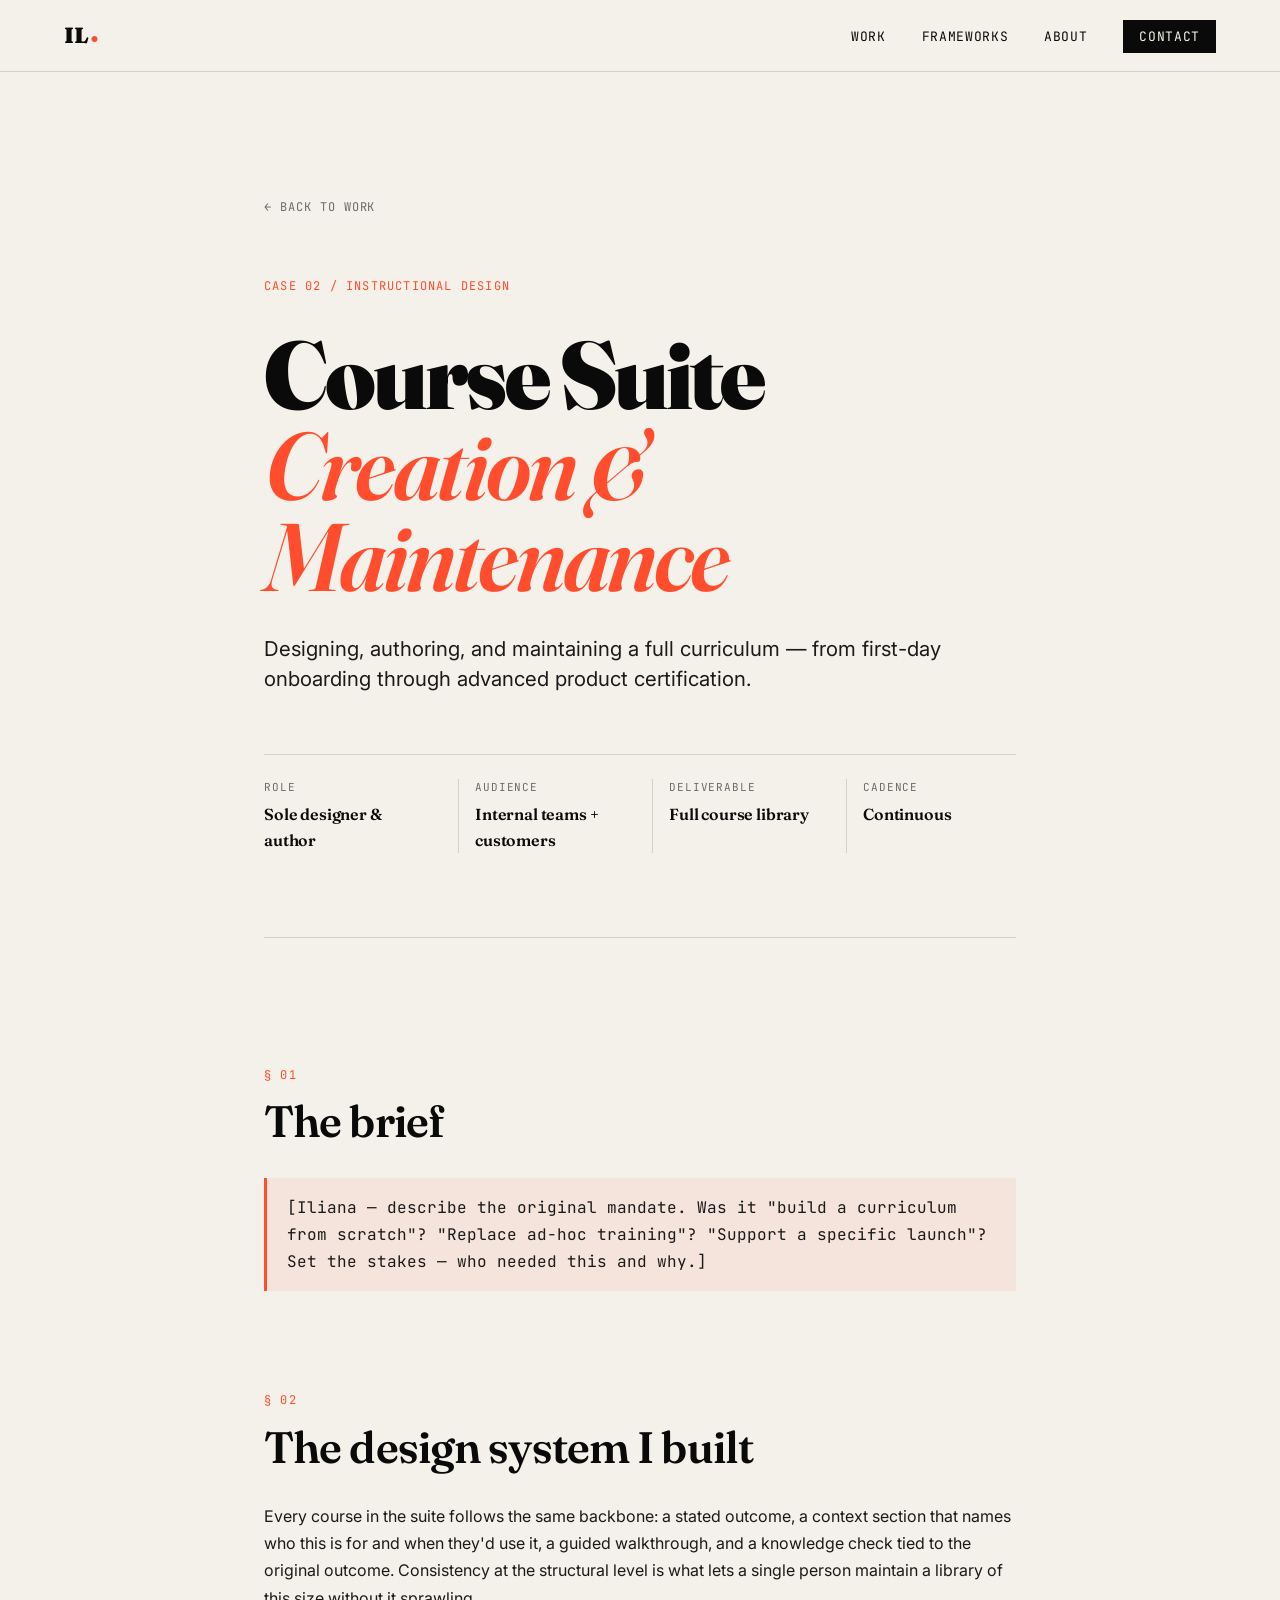
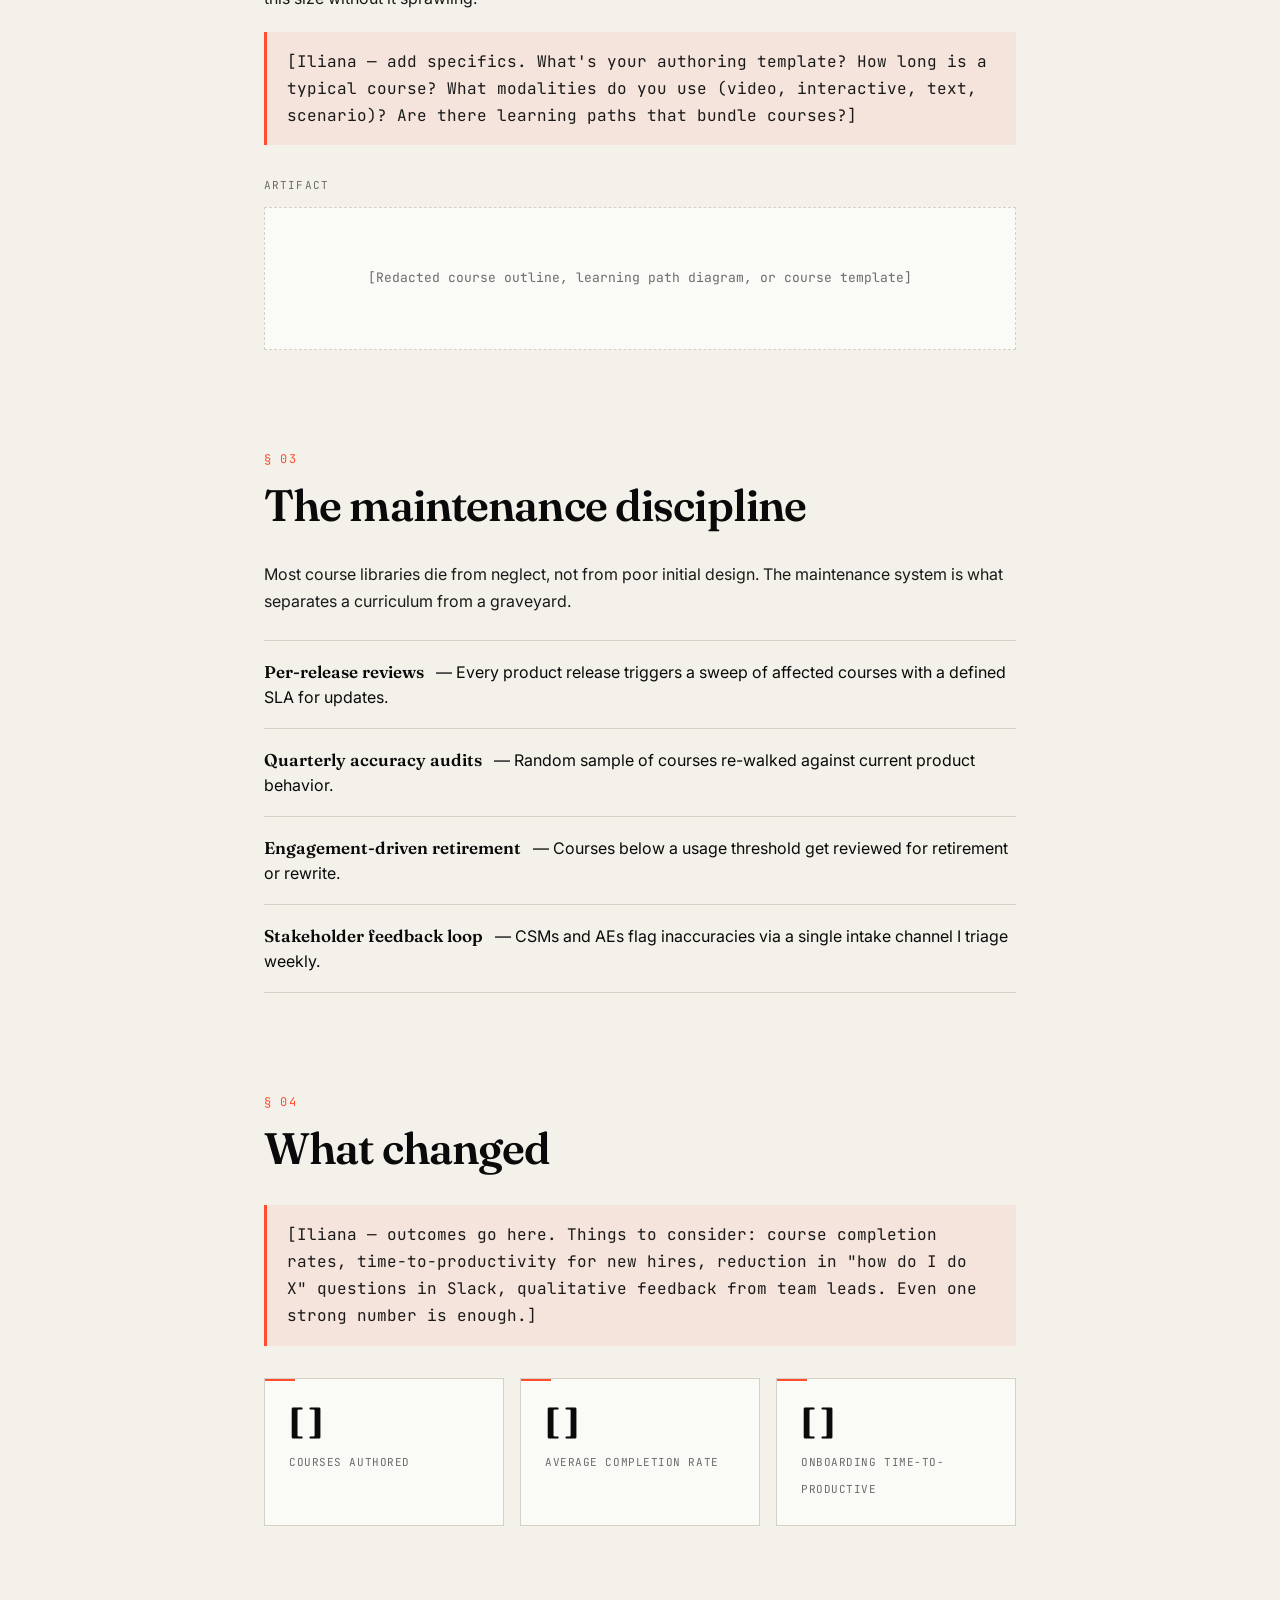
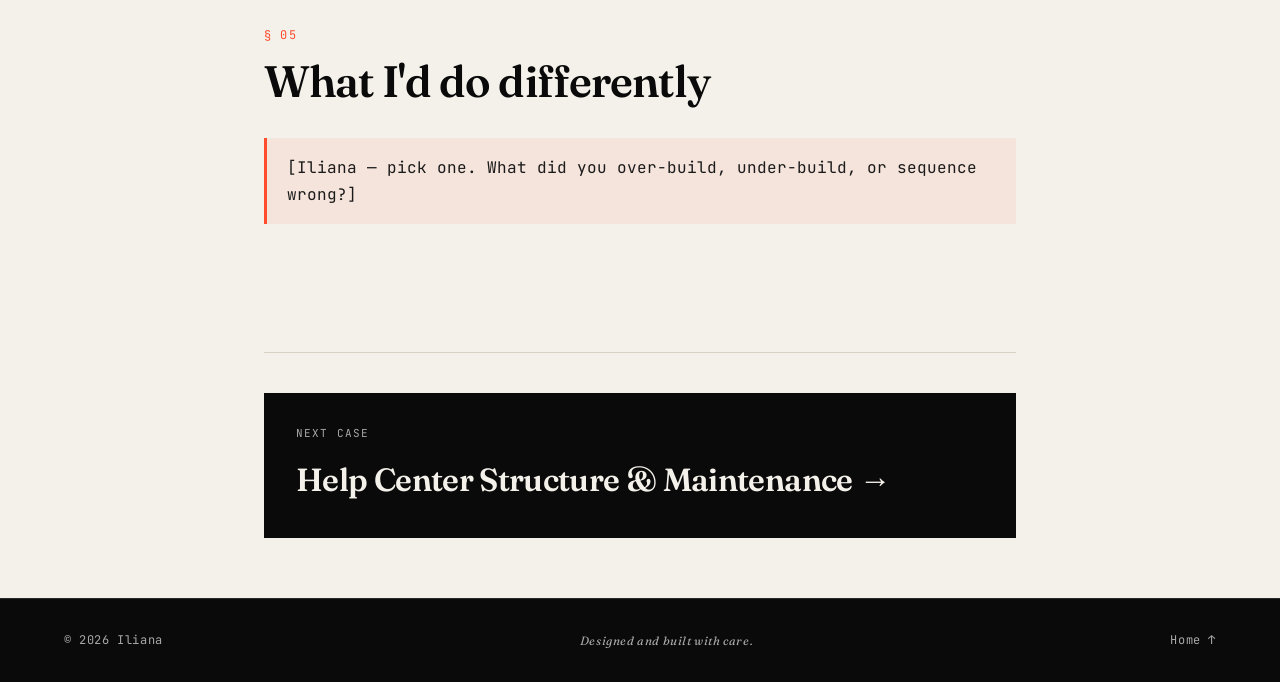
==== case-courses.html @ b363c261 "Add files via upload" ====
<!DOCTYPE html>
<html lang="en">
<head>
<meta charset="UTF-8">
<meta name="viewport" content="width=device-width, initial-scale=1.0">
<title>Course Suite Creation & Maintenance — Iliana</title>
<link rel="preconnect" href="https://fonts.googleapis.com">
<link rel="preconnect" href="https://fonts.gstatic.com" crossorigin>
<link href="https://fonts.googleapis.com/css2?family=Fraunces:opsz,wght@9..144,400;9..144,600;9..144,900&family=Inter:wght@400;500;600&family=JetBrains+Mono:wght@400;500&display=swap" rel="stylesheet">
<link rel="stylesheet" href="styles.css">
<link rel="stylesheet" href="case.css">
</head>
<body>

<nav class="nav">
  <div class="nav-inner">
    <a href="index.html" class="nav-mark">IL<span class="dot">●</span></a>
    <ul class="nav-links">
      <li><a href="index.html#work">Work</a></li>
      <li><a href="index.html#frameworks">Frameworks</a></li>
      <li><a href="index.html#about">About</a></li>
      <li><a href="index.html#contact" class="nav-cta">Contact</a></li>
    </ul>
  </div>
</nav>

<article class="case">

  <header class="case-hero">
    <a href="index.html#work" class="back-link">← Back to work</a>
    <span class="case-kicker">CASE 02 / INSTRUCTIONAL DESIGN</span>
    <h1 class="case-h1">Course Suite <em>Creation &amp; Maintenance</em></h1>
    <p class="case-subtitle">
      Designing, authoring, and maintaining a full curriculum — from
      first-day onboarding through advanced product certification.
    </p>

    <dl class="case-spec">
      <div><dt>Role</dt><dd>Sole designer &amp; author</dd></div>
      <div><dt>Audience</dt><dd>Internal teams + customers</dd></div>
      <div><dt>Deliverable</dt><dd>Full course library</dd></div>
      <div><dt>Cadence</dt><dd>Continuous</dd></div>
    </dl>
  </header>

  <section class="case-section">
    <div class="case-section-head">
      <span class="case-num">§ 01</span>
      <h2>The brief</h2>
    </div>
    <div class="case-body">
      <p class="case-placeholder-note">[Iliana — describe the original mandate. Was it "build a curriculum from scratch"? "Replace ad-hoc training"? "Support a specific launch"? Set the stakes — who needed this and why.]</p>
    </div>
  </section>

  <section class="case-section">
    <div class="case-section-head">
      <span class="case-num">§ 02</span>
      <h2>The design system I built</h2>
    </div>
    <div class="case-body">
      <p>
        Every course in the suite follows the same backbone: a stated outcome,
        a context section that names who this is for and when they'd use it,
        a guided walkthrough, and a knowledge check tied to the original outcome.
        Consistency at the structural level is what lets a single person
        maintain a library of this size without it sprawling.
      </p>

      <p class="case-placeholder-note">[Iliana — add specifics. What's your authoring template? How long is a typical course? What modalities do you use (video, interactive, text, scenario)? Are there learning paths that bundle courses?]</p>

      <div class="case-artifact">
        <span class="artifact-label">ARTIFACT</span>
        <div class="artifact-placeholder">
          [Redacted course outline, learning path diagram, or course template]
        </div>
      </div>
    </div>
  </section>

  <section class="case-section">
    <div class="case-section-head">
      <span class="case-num">§ 03</span>
      <h2>The maintenance discipline</h2>
    </div>
    <div class="case-body">
      <p>
        Most course libraries die from neglect, not from poor initial design.
        The maintenance system is what separates a curriculum from a graveyard.
      </p>
      <ul class="case-bullets">
        <li><strong>Per-release reviews</strong> — Every product release triggers a sweep of affected courses with a defined SLA for updates.</li>
        <li><strong>Quarterly accuracy audits</strong> — Random sample of courses re-walked against current product behavior.</li>
        <li><strong>Engagement-driven retirement</strong> — Courses below a usage threshold get reviewed for retirement or rewrite.</li>
        <li><strong>Stakeholder feedback loop</strong> — CSMs and AEs flag inaccuracies via a single intake channel I triage weekly.</li>
      </ul>
    </div>
  </section>

  <section class="case-section">
    <div class="case-section-head">
      <span class="case-num">§ 04</span>
      <h2>What changed</h2>
    </div>
    <div class="case-body">
      <p class="case-placeholder-note">[Iliana — outcomes go here. Things to consider: course completion rates, time-to-productivity for new hires, reduction in "how do I do X" questions in Slack, qualitative feedback from team leads. Even one strong number is enough.]</p>

      <div class="case-metrics">
        <div class="metric">
          <span class="metric-num">[ ]</span>
          <span class="metric-label">Courses authored</span>
        </div>
        <div class="metric">
          <span class="metric-num">[ ]</span>
          <span class="metric-label">Average completion rate</span>
        </div>
        <div class="metric">
          <span class="metric-num">[ ]</span>
          <span class="metric-label">Onboarding time-to-productive</span>
        </div>
      </div>
    </div>
  </section>

  <section class="case-section">
    <div class="case-section-head">
      <span class="case-num">§ 05</span>
      <h2>What I'd do differently</h2>
    </div>
    <div class="case-body">
      <p class="case-placeholder-note">[Iliana — pick one. What did you over-build, under-build, or sequence wrong?]</p>
    </div>
  </section>

  <nav class="case-next">
    <a href="case-helpcenter.html" class="next-link">
      <span class="next-label">Next case</span>
      <span class="next-title">Help Center Structure &amp; Maintenance →</span>
    </a>
  </nav>

</article>

<footer class="footer">
  <div class="footer-inner">
    <span>© 2026 Iliana</span>
    <span class="footer-mid">Designed and built with care.</span>
    <a href="index.html">Home ↑</a>
  </div>
</footer>

</body>
</html>
---- styles.css ----
/* ==========================================================================
   PORTFOLIO — BOLD EDITORIAL
   Black, bone, electric coral. Fraunces display, Inter body, JetBrains mono.
   ========================================================================== */

:root {
  --ink: #0a0a0a;
  --ink-soft: #1a1a1a;
  --bone: #f4f1ea;
  --bone-soft: #ebe7dd;
  --paper: #fafaf7;
  --rule: #2a2a2a;
  --rule-light: #d6d1c4;
  --accent: #ff4d2e;
  --accent-deep: #d93a1e;
  --muted: #6b6b6b;
  --muted-light: #a8a8a8;

  --serif: 'Fraunces', 'Times New Roman', serif;
  --sans: 'Inter', system-ui, sans-serif;
  --mono: 'JetBrains Mono', 'Courier New', monospace;

  --container: 1280px;
  --gutter: clamp(24px, 5vw, 80px);
}

* { box-sizing: border-box; margin: 0; padding: 0; }

html { scroll-behavior: smooth; }

body {
  background: var(--bone);
  color: var(--ink);
  font-family: var(--sans);
  font-size: 17px;
  line-height: 1.6;
  -webkit-font-smoothing: antialiased;
  text-rendering: optimizeLegibility;
}

a { color: inherit; text-decoration: none; }

em { font-style: italic; }

/* ============== NAV ============== */
.nav {
  position: sticky;
  top: 0;
  z-index: 100;
  background: rgba(244, 241, 234, 0.85);
  backdrop-filter: blur(12px);
  border-bottom: 1px solid var(--rule-light);
}

.nav-inner {
  max-width: var(--container);
  margin: 0 auto;
  padding: 18px var(--gutter);
  display: flex;
  align-items: center;
  justify-content: space-between;
}

.nav-mark {
  font-family: var(--serif);
  font-weight: 900;
  font-size: 22px;
  letter-spacing: -0.02em;
  display: flex;
  align-items: baseline;
  gap: 2px;
}

.nav-mark .dot {
  color: var(--accent);
  font-size: 14px;
}

.nav-links {
  display: flex;
  gap: 36px;
  list-style: none;
  align-items: center;
}

.nav-links a {
  font-family: var(--mono);
  font-size: 13px;
  text-transform: uppercase;
  letter-spacing: 0.05em;
  color: var(--ink);
  position: relative;
  padding: 4px 0;
  transition: color 0.2s;
}

.nav-links a::after {
  content: '';
  position: absolute;
  bottom: 0;
  left: 0;
  width: 0;
  height: 1px;
  background: var(--accent);
  transition: width 0.3s ease;
}

.nav-links a:hover::after { width: 100%; }

.nav-links .nav-cta {
  background: var(--ink);
  color: var(--bone);
  padding: 8px 16px;
}

.nav-links .nav-cta::after { display: none; }
.nav-links .nav-cta:hover { background: var(--accent); }

/* ============== HERO ============== */
.hero {
  max-width: var(--container);
  margin: 0 auto;
  padding: clamp(60px, 10vw, 120px) var(--gutter) 0;
  position: relative;
  overflow: hidden;
}

.hero-meta {
  display: flex;
  gap: 24px;
  flex-wrap: wrap;
  margin-bottom: 60px;
  padding-bottom: 20px;
  border-bottom: 1px solid var(--rule-light);
}

.meta-item {
  font-family: var(--mono);
  font-size: 12px;
  letter-spacing: 0.08em;
  color: var(--muted);
}

.hero-headline {
  font-family: var(--serif);
  font-weight: 900;
  font-size: clamp(56px, 11vw, 168px);
  line-height: 0.92;
  letter-spacing: -0.04em;
  margin-bottom: 60px;
  font-variation-settings: "opsz" 144;
}

.hero-headline .line {
  display: block;
  opacity: 0;
  transform: translateY(20px);
  animation: lineRise 0.8s cubic-bezier(0.2, 0.8, 0.2, 1) forwards;
}

.hero-headline .line:nth-child(1) { animation-delay: 0.05s; }
.hero-headline .line:nth-child(2) { animation-delay: 0.15s; }
.hero-headline .line:nth-child(3) { animation-delay: 0.25s; color: var(--accent); }
.hero-headline .line:nth-child(4) { animation-delay: 0.35s; }

@keyframes lineRise {
  to { opacity: 1; transform: translateY(0); }
}

.hero-headline .italic {
  font-style: italic;
  font-weight: 600;
}

.hero-sub {
  display: grid;
  grid-template-columns: 1fr auto;
  gap: 60px;
  align-items: end;
  margin-bottom: 80px;
  opacity: 0;
  animation: lineRise 0.8s 0.5s cubic-bezier(0.2, 0.8, 0.2, 1) forwards;
}

.hero-sub p {
  max-width: 540px;
  font-size: clamp(17px, 1.4vw, 21px);
  line-height: 1.55;
  color: var(--ink-soft);
}

.hero-actions {
  display: flex;
  gap: 12px;
  flex-shrink: 0;
}

.btn-primary, .btn-ghost {
  display: inline-flex;
  align-items: center;
  font-family: var(--mono);
  font-size: 13px;
  text-transform: uppercase;
  letter-spacing: 0.05em;
  padding: 14px 22px;
  transition: all 0.2s;
  white-space: nowrap;
}

.btn-primary {
  background: var(--ink);
  color: var(--bone);
  border: 1px solid var(--ink);
}

.btn-primary:hover {
  background: var(--accent);
  border-color: var(--accent);
  transform: translate(-2px, -2px);
  box-shadow: 4px 4px 0 var(--ink);
}

.btn-ghost {
  background: transparent;
  border: 1px solid var(--ink);
  color: var(--ink);
}

.btn-ghost:hover {
  background: var(--ink);
  color: var(--bone);
}

/* MARQUEE */
.hero-marquee {
  margin: 0 calc(-1 * var(--gutter));
  padding: 24px 0;
  border-top: 1px solid var(--rule-light);
  border-bottom: 1px solid var(--rule-light);
  overflow: hidden;
  background: var(--bone-soft);
}

.marquee-track {
  display: flex;
  gap: 32px;
  white-space: nowrap;
  font-family: var(--serif);
  font-style: italic;
  font-weight: 600;
  font-size: clamp(24px, 3vw, 36px);
  animation: marquee 40s linear infinite;
}

.marquee-track span {
  flex-shrink: 0;
}

.marquee-track span:nth-child(even) {
  color: var(--accent);
  font-style: normal;
  font-size: 0.6em;
  align-self: center;
}

@keyframes marquee {
  to { transform: translateX(-50%); }
}

/* ============== STRIP ============== */
.strip {
  background: var(--ink);
  color: var(--bone);
  padding: clamp(80px, 10vw, 140px) 0;
}

.strip-inner {
  max-width: var(--container);
  margin: 0 auto;
  padding: 0 var(--gutter);
  display: grid;
  grid-template-columns: repeat(3, 1fr);
  gap: 60px;
}

.strip-block {
  position: relative;
  padding-top: 28px;
  border-top: 1px solid var(--accent);
}

.strip-num {
  font-family: var(--mono);
  font-size: 12px;
  color: var(--accent);
  letter-spacing: 0.1em;
  display: block;
  margin-bottom: 16px;
}

.strip-block h3 {
  font-family: var(--serif);
  font-size: clamp(22px, 2.2vw, 30px);
  font-weight: 600;
  letter-spacing: -0.02em;
  line-height: 1.2;
  margin-bottom: 16px;
}

.strip-block p {
  color: var(--muted-light);
  line-height: 1.6;
}

/* ============== SECTION HEADERS ============== */
.section-head {
  max-width: 800px;
  margin-bottom: 80px;
}

.kicker {
  font-family: var(--mono);
  font-size: 12px;
  letter-spacing: 0.1em;
  color: var(--accent);
  display: block;
  margin-bottom: 20px;
}

.kicker.light { color: var(--accent); }

.section-title {
  font-family: var(--serif);
  font-weight: 900;
  font-size: clamp(40px, 6vw, 80px);
  line-height: 1;
  letter-spacing: -0.03em;
  margin-bottom: 24px;
}

.section-title em {
  font-weight: 600;
  color: var(--accent);
}

.section-lede {
  font-size: clamp(17px, 1.3vw, 20px);
  color: var(--ink-soft);
  max-width: 600px;
  line-height: 1.55;
}

/* ============== WORK ============== */
.work {
  max-width: var(--container);
  margin: 0 auto;
  padding: clamp(100px, 12vw, 160px) var(--gutter);
}

.case-grid {
  display: grid;
  grid-template-columns: repeat(3, 1fr);
  gap: 24px;
}

.case-card {
  background: var(--paper);
  border: 1px solid var(--rule-light);
  padding: 36px 32px 32px;
  position: relative;
  transition: all 0.3s cubic-bezier(0.2, 0.8, 0.2, 1);
  display: flex;
  flex-direction: column;
  min-height: 360px;
}

.case-card:hover {
  background: var(--ink);
  color: var(--bone);
  border-color: var(--ink);
  transform: translate(-4px, -4px);
  box-shadow: 8px 8px 0 var(--accent);
}

.case-card:hover .case-num,
.case-card:hover .case-tags span {
  color: var(--accent);
  border-color: var(--accent);
}

.case-card:hover .case-arrow {
  color: var(--accent);
  transform: translate(4px, -4px);
}

.case-num {
  font-family: var(--mono);
  font-size: 11px;
  letter-spacing: 0.1em;
  color: var(--muted);
  margin-bottom: 24px;
  transition: color 0.2s;
}

.case-title {
  font-family: var(--serif);
  font-weight: 600;
  font-size: 28px;
  line-height: 1.1;
  letter-spacing: -0.02em;
  margin-bottom: 16px;
}

.case-desc {
  font-size: 15px;
  line-height: 1.5;
  margin-bottom: 24px;
  flex-grow: 1;
}

.case-tags {
  display: flex;
  flex-wrap: wrap;
  gap: 6px;
  margin-bottom: 8px;
}

.case-tags span {
  font-family: var(--mono);
  font-size: 10px;
  letter-spacing: 0.08em;
  text-transform: uppercase;
  padding: 4px 10px;
  border: 1px solid var(--rule-light);
  color: var(--muted);
  transition: all 0.2s;
}

.case-arrow {
  position: absolute;
  top: 32px;
  right: 32px;
  font-size: 20px;
  transition: all 0.3s;
}

/* ============== FRAMEWORKS ============== */
.frameworks {
  background: var(--paper);
  border-top: 1px solid var(--rule-light);
  border-bottom: 1px solid var(--rule-light);
}

.frameworks > .section-head {
  max-width: var(--container);
  margin: 0 auto;
  padding: clamp(100px, 12vw, 160px) var(--gutter) 0;
}

.fw-grid {
  max-width: var(--container);
  margin: 0 auto;
  padding: 60px var(--gutter) clamp(100px, 12vw, 160px);
  display: grid;
  grid-template-columns: repeat(2, 1fr);
  gap: 32px;
}

.fw-card {
  background: var(--bone);
  border: 1px solid var(--rule-light);
  padding: 40px;
  position: relative;
}

.fw-card::before {
  content: '';
  position: absolute;
  top: -1px;
  left: -1px;
  width: 40px;
  height: 40px;
  border-top: 2px solid var(--accent);
  border-left: 2px solid var(--accent);
}

.fw-head {
  margin-bottom: 24px;
}

.fw-tag {
  font-family: var(--mono);
  font-size: 11px;
  letter-spacing: 0.1em;
  color: var(--accent);
  display: block;
  margin-bottom: 14px;
}

.fw-card h3 {
  font-family: var(--serif);
  font-weight: 600;
  font-size: clamp(24px, 2vw, 30px);
  line-height: 1.15;
  letter-spacing: -0.02em;
}

.fw-card p {
  margin-bottom: 20px;
  line-height: 1.6;
  color: var(--ink-soft);
}

.fw-list {
  list-style: none;
  margin: 16px 0;
  padding: 0;
}

.fw-list li {
  padding: 12px 0;
  border-bottom: 1px dashed var(--rule-light);
  font-size: 15px;
  line-height: 1.5;
}

.fw-list li:last-child { border-bottom: none; }

.fw-list strong {
  font-family: var(--mono);
  font-size: 12px;
  letter-spacing: 0.05em;
  color: var(--accent-deep);
  font-weight: 500;
  margin-right: 8px;
}

.fw-coda {
  font-style: italic;
  color: var(--muted);
  font-size: 14px;
  margin-top: 16px;
  padding-top: 16px;
  border-top: 1px solid var(--rule-light);
}

.tier-table {
  margin: 16px 0;
  border-top: 1px solid var(--rule);
}

.tier-row {
  display: grid;
  grid-template-columns: 110px 110px 1fr;
  gap: 16px;
  padding: 14px 0;
  border-bottom: 1px solid var(--rule-light);
  align-items: baseline;
  font-size: 14px;
}

.tier-label {
  font-family: var(--mono);
  font-size: 11px;
  letter-spacing: 0.08em;
  color: var(--accent-deep);
  font-weight: 500;
}

.tier-cad {
  font-family: var(--mono);
  font-size: 11px;
  color: var(--muted);
}

/* ============== ABOUT ============== */
.about {
  max-width: var(--container);
  margin: 0 auto;
  padding: clamp(100px, 12vw, 160px) var(--gutter);
}

.about-grid {
  display: grid;
  grid-template-columns: 1fr 1.2fr;
  gap: 80px;
  align-items: start;
}

.about-left h2 {
  font-family: var(--serif);
  font-weight: 900;
  font-size: clamp(36px, 5vw, 64px);
  line-height: 1.05;
  letter-spacing: -0.03em;
  margin-top: 20px;
}

.about-left h2 em {
  color: var(--accent);
  font-weight: 600;
}

.about-right p {
  font-size: clamp(17px, 1.3vw, 19px);
  line-height: 1.65;
  margin-bottom: 24px;
  color: var(--ink-soft);
}

.about-right .about-coda {
  font-family: var(--serif);
  font-style: italic;
  font-weight: 600;
  color: var(--ink);
  font-size: clamp(18px, 1.4vw, 22px);
  border-left: 3px solid var(--accent);
  padding-left: 24px;
  margin-top: 32px;
}

/* ============== CONTACT ============== */
.contact {
  background: var(--ink);
  color: var(--bone);
  padding: clamp(120px, 14vw, 200px) var(--gutter);
  position: relative;
  overflow: hidden;
}

.contact::before {
  content: '';
  position: absolute;
  top: -50%;
  right: -20%;
  width: 600px;
  height: 600px;
  background: radial-gradient(circle, var(--accent) 0%, transparent 60%);
  opacity: 0.15;
  pointer-events: none;
}

.contact-inner {
  max-width: var(--container);
  margin: 0 auto;
  position: relative;
}

.contact-headline {
  font-family: var(--serif);
  font-weight: 900;
  font-size: clamp(48px, 8vw, 110px);
  line-height: 0.95;
  letter-spacing: -0.03em;
  margin: 24px 0 32px;
}

.contact-headline em {
  color: var(--accent);
  font-weight: 600;
}

.contact-sub {
  font-size: clamp(17px, 1.4vw, 21px);
  color: var(--muted-light);
  max-width: 540px;
  margin-bottom: 56px;
}

.contact-links {
  display: flex;
  gap: 16px;
  flex-wrap: wrap;
}

.contact-btn {
  display: inline-flex;
  align-items: center;
  gap: 16px;
  background: transparent;
  border: 1px solid var(--bone);
  padding: 20px 32px;
  transition: all 0.2s;
  min-width: 200px;
}

.contact-btn:hover {
  background: var(--accent);
  border-color: var(--accent);
  transform: translate(-2px, -2px);
  box-shadow: 4px 4px 0 var(--bone);
}

.btn-label {
  font-family: var(--serif);
  font-size: 22px;
  font-weight: 600;
  letter-spacing: -0.01em;
}

.btn-arrow {
  font-family: var(--mono);
  font-size: 18px;
  margin-left: auto;
  transition: transform 0.2s;
}

.contact-btn:hover .btn-arrow {
  transform: translateX(4px);
}

/* ============== FOOTER ============== */
.footer {
  background: var(--ink);
  color: var(--muted-light);
  border-top: 1px solid var(--rule);
  padding: 32px 0;
}

.footer-inner {
  max-width: var(--container);
  margin: 0 auto;
  padding: 0 var(--gutter);
  display: flex;
  justify-content: space-between;
  align-items: center;
  font-family: var(--mono);
  font-size: 12px;
  letter-spacing: 0.05em;
  flex-wrap: wrap;
  gap: 16px;
}

.footer-mid {
  font-style: italic;
  font-family: var(--serif);
  text-transform: none;
}

.footer a:hover { color: var(--accent); }

/* ============== RESPONSIVE ============== */
@media (max-width: 960px) {
  .nav-links { gap: 20px; }
  .nav-links li:not(:last-child) { display: none; }

  .hero-sub {
    grid-template-columns: 1fr;
    gap: 32px;
  }

  .strip-inner,
  .case-grid,
  .fw-grid,
  .about-grid {
    grid-template-columns: 1fr;
    gap: 40px;
  }

  .case-card { min-height: auto; }

  .tier-row {
    grid-template-columns: 1fr;
    gap: 4px;
  }
}

@media (max-width: 600px) {
  .hero-meta { gap: 12px; }
  .hero-actions { flex-direction: column; align-items: stretch; }
  .btn-primary, .btn-ghost { justify-content: center; }
  .footer-inner { flex-direction: column; text-align: center; }
}
---- case.css ----
/* ==========================================================================
   CASE STUDY PAGES — extends styles.css
   ========================================================================== */

.case {
  max-width: 880px;
  margin: 0 auto;
  padding: clamp(60px, 10vw, 120px) var(--gutter) 60px;
}

.case-hero {
  margin-bottom: clamp(80px, 10vw, 140px);
  padding-bottom: 60px;
  border-bottom: 1px solid var(--rule-light);
}

.back-link {
  font-family: var(--mono);
  font-size: 12px;
  letter-spacing: 0.08em;
  text-transform: uppercase;
  color: var(--muted);
  display: inline-block;
  margin-bottom: 60px;
  transition: color 0.2s;
}

.back-link:hover { color: var(--accent); }

.case-kicker {
  font-family: var(--mono);
  font-size: 12px;
  letter-spacing: 0.1em;
  color: var(--accent);
  display: block;
  margin-bottom: 32px;
}

.case-h1 {
  font-family: var(--serif);
  font-weight: 900;
  font-size: clamp(48px, 8vw, 96px);
  line-height: 0.95;
  letter-spacing: -0.03em;
  margin-bottom: 32px;
}

.case-h1 em {
  color: var(--accent);
  font-weight: 600;
}

.case-subtitle {
  font-size: clamp(18px, 1.6vw, 24px);
  line-height: 1.45;
  color: var(--ink-soft);
  max-width: 700px;
  margin-bottom: 60px;
}

.case-spec {
  display: grid;
  grid-template-columns: repeat(4, 1fr);
  gap: 24px;
  padding: 24px 0;
  border-top: 1px solid var(--rule-light);
}

.case-spec > div {
  border-left: 1px solid var(--rule-light);
  padding-left: 16px;
}

.case-spec > div:first-child {
  border-left: none;
  padding-left: 0;
}

.case-spec dt {
  font-family: var(--mono);
  font-size: 11px;
  letter-spacing: 0.08em;
  color: var(--muted);
  text-transform: uppercase;
  margin-bottom: 6px;
}

.case-spec dd {
  font-family: var(--serif);
  font-size: 16px;
  font-weight: 600;
  letter-spacing: -0.01em;
}

/* CASE SECTIONS */
.case-section {
  margin-bottom: clamp(60px, 8vw, 100px);
}

.case-section-head {
  margin-bottom: 32px;
}

.case-num {
  font-family: var(--mono);
  font-size: 12px;
  letter-spacing: 0.1em;
  color: var(--accent);
  display: block;
  margin-bottom: 12px;
}

.case-section-head h2 {
  font-family: var(--serif);
  font-weight: 600;
  font-size: clamp(28px, 4vw, 44px);
  line-height: 1.1;
  letter-spacing: -0.02em;
}

.case-body p {
  font-size: clamp(16px, 1.2vw, 18px);
  line-height: 1.7;
  margin-bottom: 20px;
  color: var(--ink-soft);
}

.case-bullets {
  list-style: none;
  padding: 0;
  margin: 24px 0;
  border-top: 1px solid var(--rule-light);
}

.case-bullets li {
  padding: 18px 0;
  border-bottom: 1px solid var(--rule-light);
  font-size: 16px;
  line-height: 1.55;
}

.case-bullets strong {
  font-family: var(--serif);
  font-weight: 600;
  font-size: 17px;
  display: inline-block;
  margin-right: 8px;
  color: var(--ink);
}

/* PLACEHOLDER NOTES */
.case-placeholder-note {
  background: rgba(255, 77, 46, 0.08);
  border-left: 3px solid var(--accent);
  padding: 16px 20px;
  font-family: var(--mono);
  font-size: 13px;
  line-height: 1.55;
  color: var(--accent-deep);
  font-style: normal;
  margin-bottom: 24px;
}

/* ARTIFACTS */
.case-artifact {
  margin: 32px 0;
}

.artifact-label {
  font-family: var(--mono);
  font-size: 11px;
  letter-spacing: 0.1em;
  color: var(--muted);
  display: block;
  margin-bottom: 12px;
}

.artifact-placeholder {
  background: var(--paper);
  border: 1px dashed var(--rule-light);
  padding: 60px 40px;
  font-family: var(--mono);
  font-size: 13px;
  color: var(--muted);
  text-align: center;
  line-height: 1.6;
}

/* METRICS */
.case-metrics {
  display: grid;
  grid-template-columns: repeat(3, 1fr);
  gap: 16px;
  margin: 32px 0;
}

.metric {
  background: var(--paper);
  border: 1px solid var(--rule-light);
  padding: 24px;
  position: relative;
}

.metric::before {
  content: '';
  position: absolute;
  top: 0;
  left: 0;
  width: 30px;
  height: 2px;
  background: var(--accent);
}

.metric-num {
  font-family: var(--serif);
  font-weight: 900;
  font-size: 36px;
  line-height: 1;
  letter-spacing: -0.02em;
  display: block;
  margin-bottom: 8px;
}

.metric-label {
  font-family: var(--mono);
  font-size: 11px;
  letter-spacing: 0.05em;
  color: var(--muted);
  text-transform: uppercase;
  line-height: 1.4;
}

/* NEXT NAV */
.case-next {
  margin-top: clamp(80px, 10vw, 140px);
  padding-top: 40px;
  border-top: 1px solid var(--rule-light);
}

.next-link {
  display: block;
  padding: 32px;
  background: var(--ink);
  color: var(--bone);
  transition: all 0.3s cubic-bezier(0.2, 0.8, 0.2, 1);
}

.next-link:hover {
  background: var(--accent);
  transform: translate(-4px, -4px);
  box-shadow: 8px 8px 0 var(--ink);
}

.next-label {
  font-family: var(--mono);
  font-size: 11px;
  letter-spacing: 0.1em;
  text-transform: uppercase;
  color: var(--muted-light);
  display: block;
  margin-bottom: 12px;
}

.next-link:hover .next-label {
  color: var(--ink);
}

.next-title {
  font-family: var(--serif);
  font-weight: 600;
  font-size: clamp(22px, 2.5vw, 32px);
  letter-spacing: -0.02em;
  display: block;
}

/* RESPONSIVE */
@media (max-width: 720px) {
  .case-spec {
    grid-template-columns: repeat(2, 1fr);
  }
  .case-metrics {
    grid-template-columns: 1fr;
  }
}
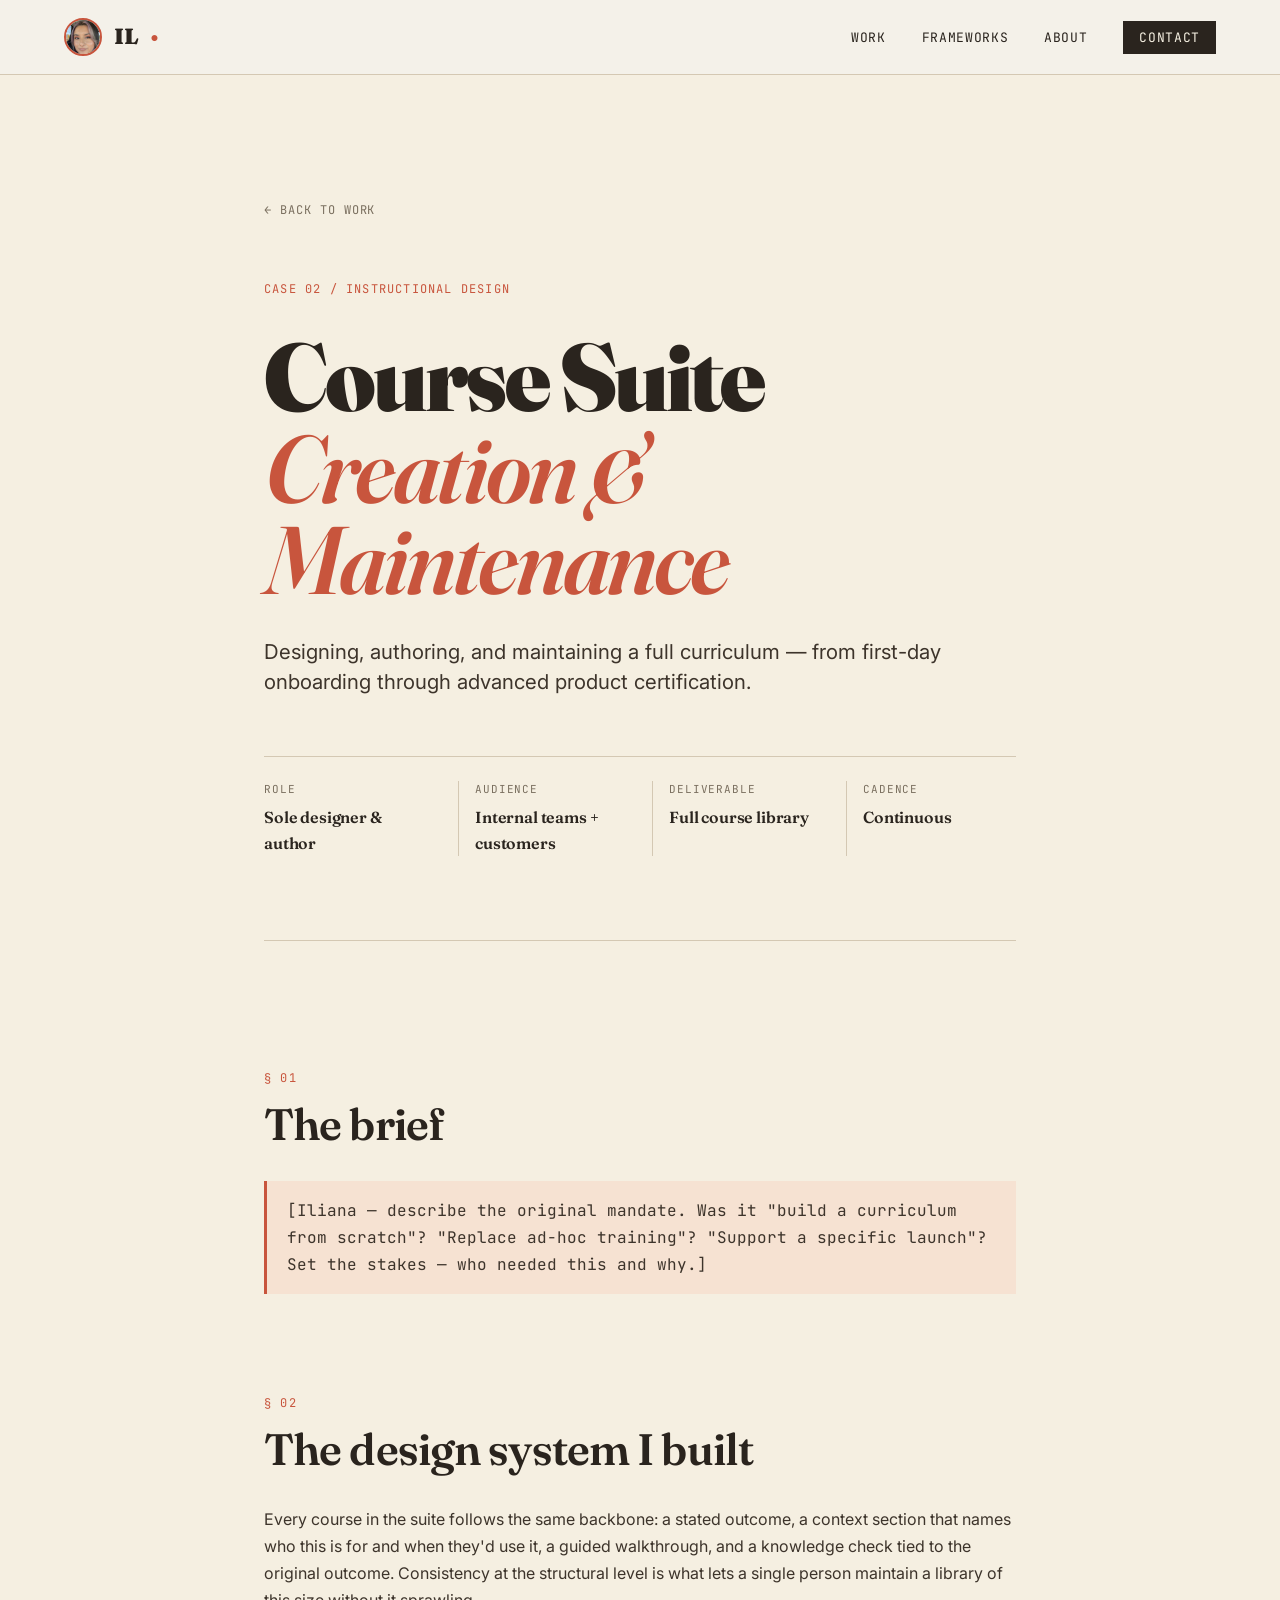
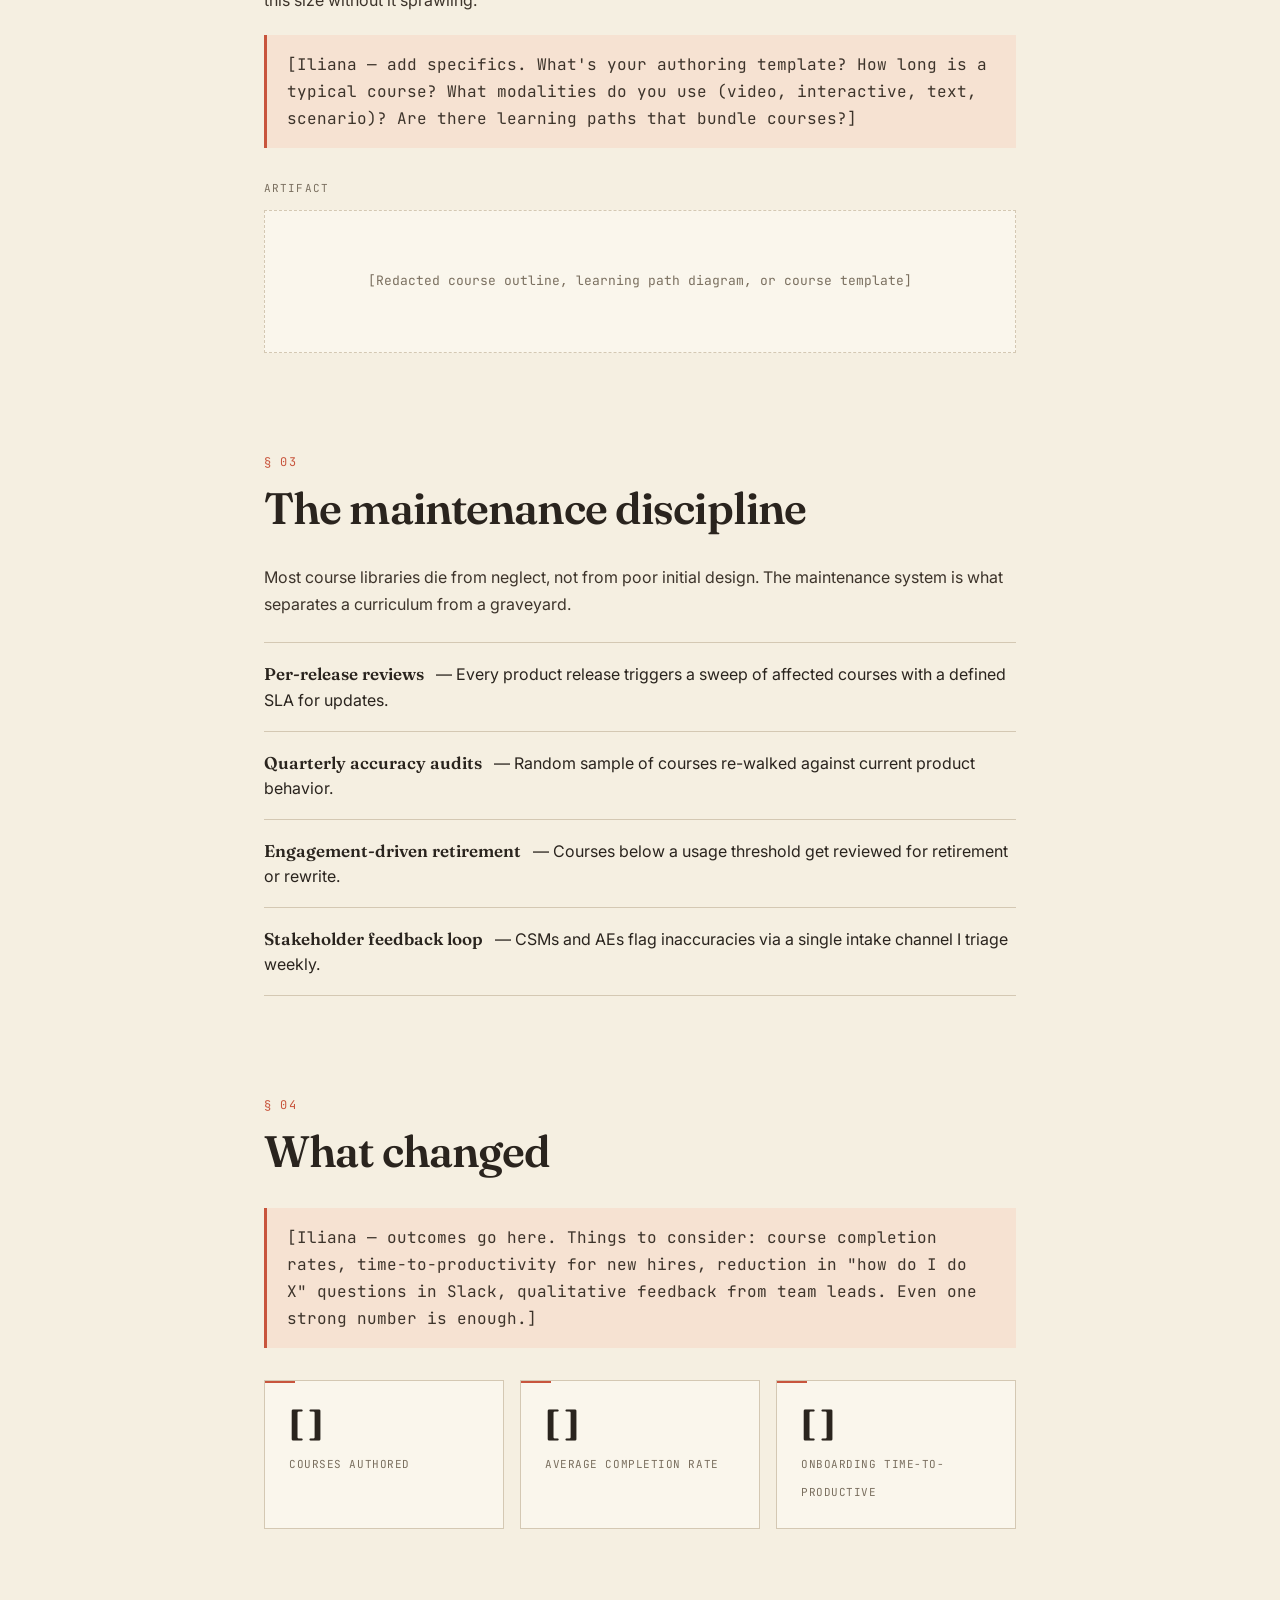
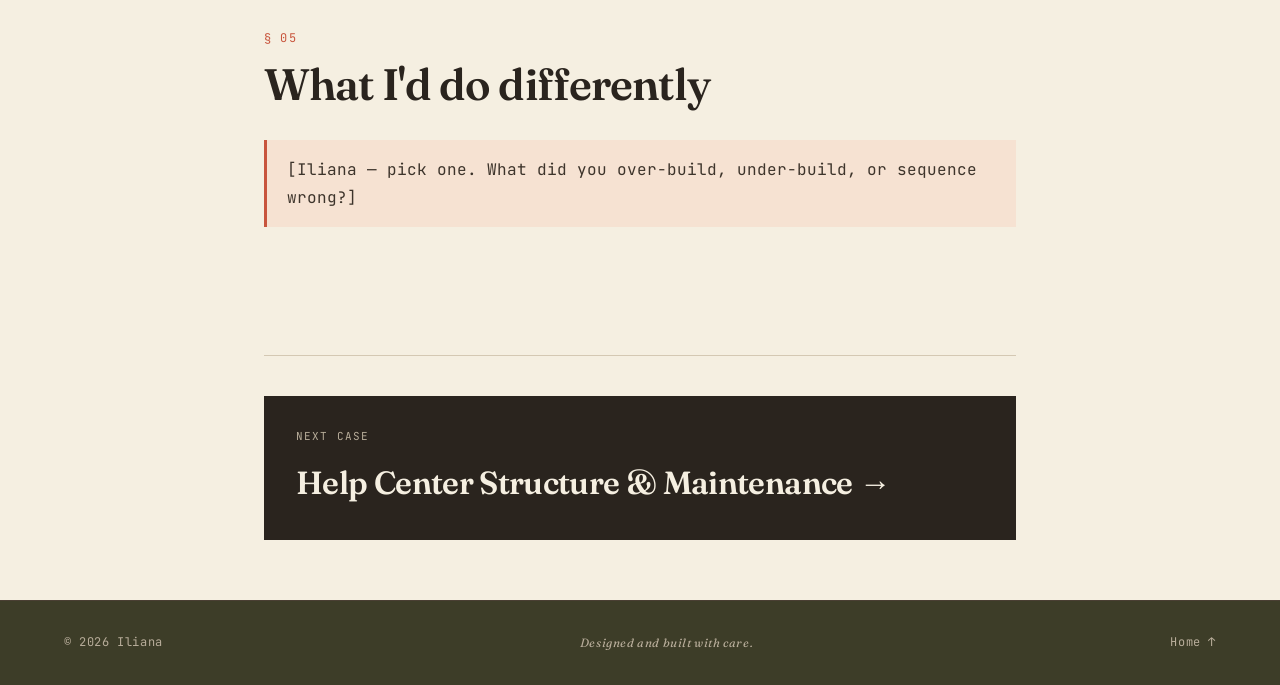
==== commit 34822666: "Add files via upload" ====
--- a/case-courses.html
+++ b/case-courses.html
@@ -14,7 +14,10 @@
 
 <nav class="nav">
   <div class="nav-inner">
-    <a href="index.html" class="nav-mark">IL<span class="dot">●</span></a>
+    <a href="index.html" class="nav-mark">
+      <img src="avatar.jpg" alt="Iliana" class="nav-avatar">
+      IL<span class="dot">●</span>
+    </a>
     <ul class="nav-links">
       <li><a href="index.html#work">Work</a></li>
       <li><a href="index.html#frameworks">Frameworks</a></li>
--- a/styles.css
+++ b/styles.css
@@ -4,17 +4,20 @@
    ========================================================================== */
 
 :root {
-  --ink: #0a0a0a;
-  --ink-soft: #1a1a1a;
-  --bone: #f4f1ea;
-  --bone-soft: #ebe7dd;
-  --paper: #fafaf7;
-  --rule: #2a2a2a;
-  --rule-light: #d6d1c4;
-  --accent: #ff4d2e;
-  --accent-deep: #d93a1e;
-  --muted: #6b6b6b;
-  --muted-light: #a8a8a8;
+  /* Earthy palette: terracotta accent, deep olive for dark sections, warm cream backgrounds */
+  --ink: #2a241e;          /* deep charcoal-brown, softer than black */
+  --ink-soft: #3d342b;     /* slightly lighter brown for body text */
+  --bone: #f5efe1;         /* warm cream — main background */
+  --bone-soft: #ece4d2;    /* slightly deeper cream */
+  --paper: #faf6ec;        /* lightest cream — for cards */
+  --rule: #4a3f33;         /* dark brown rule for dark sections */
+  --rule-light: #d4c8b3;   /* soft olive-cream rule */
+  --accent: #c8553d;       /* terracotta — the star */
+  --accent-deep: #a83e29;  /* deeper terracotta for hover/text */
+  --olive: #5a5a3d;        /* deep olive — for dark contact section */
+  --olive-deep: #3d3d28;   /* deepest olive */
+  --muted: #7a6f5f;        /* warm muted brown */
+  --muted-light: #b8ad9a;  /* light muted on dark backgrounds */
 
   --serif: 'Fraunces', 'Times New Roman', serif;
   --sans: 'Inter', system-ui, sans-serif;
@@ -67,8 +70,22 @@
   font-size: 22px;
   letter-spacing: -0.02em;
   display: flex;
-  align-items: baseline;
-  gap: 2px;
+  align-items: center;
+  gap: 12px;
+}
+
+.nav-avatar {
+  width: 38px;
+  height: 38px;
+  border-radius: 50%;
+  object-fit: cover;
+  border: 2px solid var(--accent);
+  transition: transform 0.3s ease, border-color 0.3s ease;
+}
+
+.nav-mark:hover .nav-avatar {
+  transform: scale(1.05);
+  border-color: var(--accent-deep);
 }
 
 .nav-mark .dot {
@@ -269,7 +286,7 @@
 
 /* ============== STRIP ============== */
 .strip {
-  background: var(--ink);
+  background: var(--olive-deep);
   color: var(--bone);
   padding: clamp(80px, 10vw, 140px) 0;
 }
@@ -621,7 +638,7 @@
 
 /* ============== CONTACT ============== */
 .contact {
-  background: var(--ink);
+  background: var(--olive-deep);
   color: var(--bone);
   padding: clamp(120px, 14vw, 200px) var(--gutter);
   position: relative;
@@ -711,7 +728,7 @@
 
 /* ============== FOOTER ============== */
 .footer {
-  background: var(--ink);
+  background: var(--olive-deep);
   color: var(--muted-light);
   border-top: 1px solid var(--rule);
   padding: 32px 0;
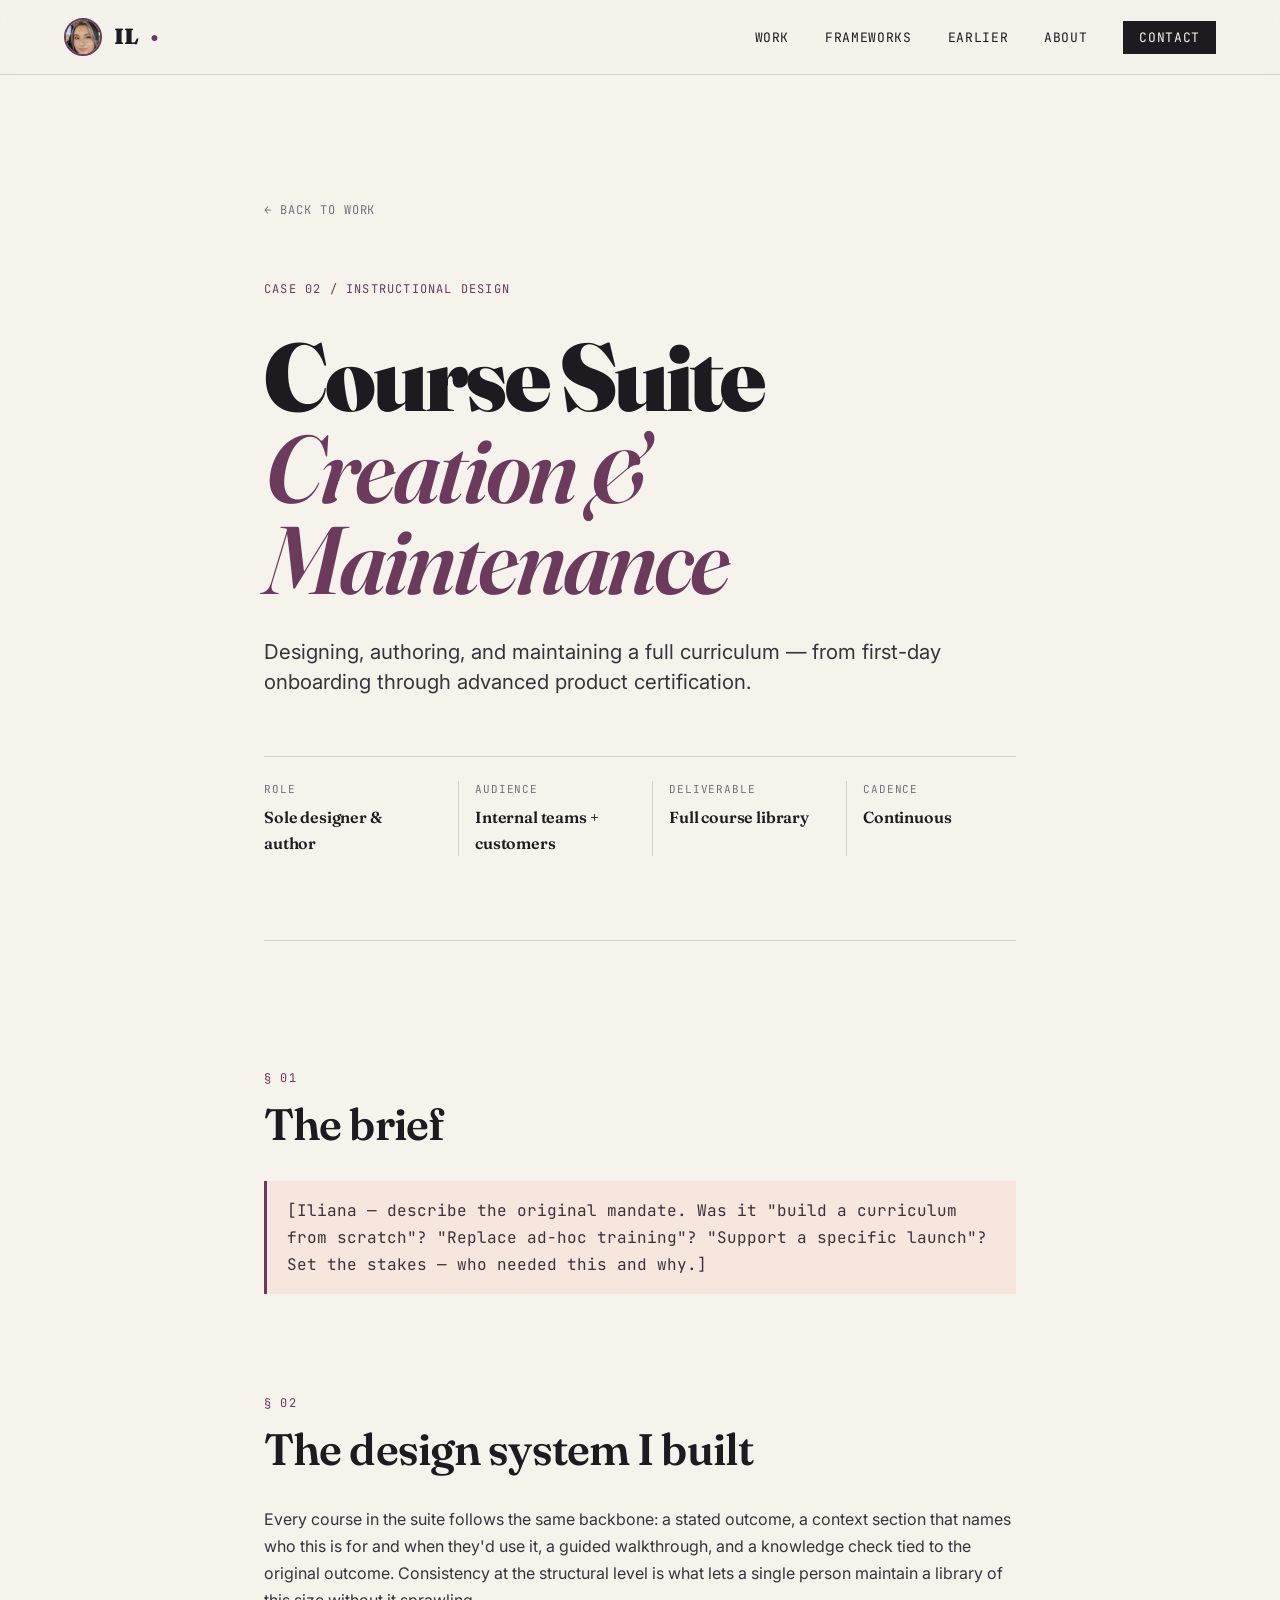
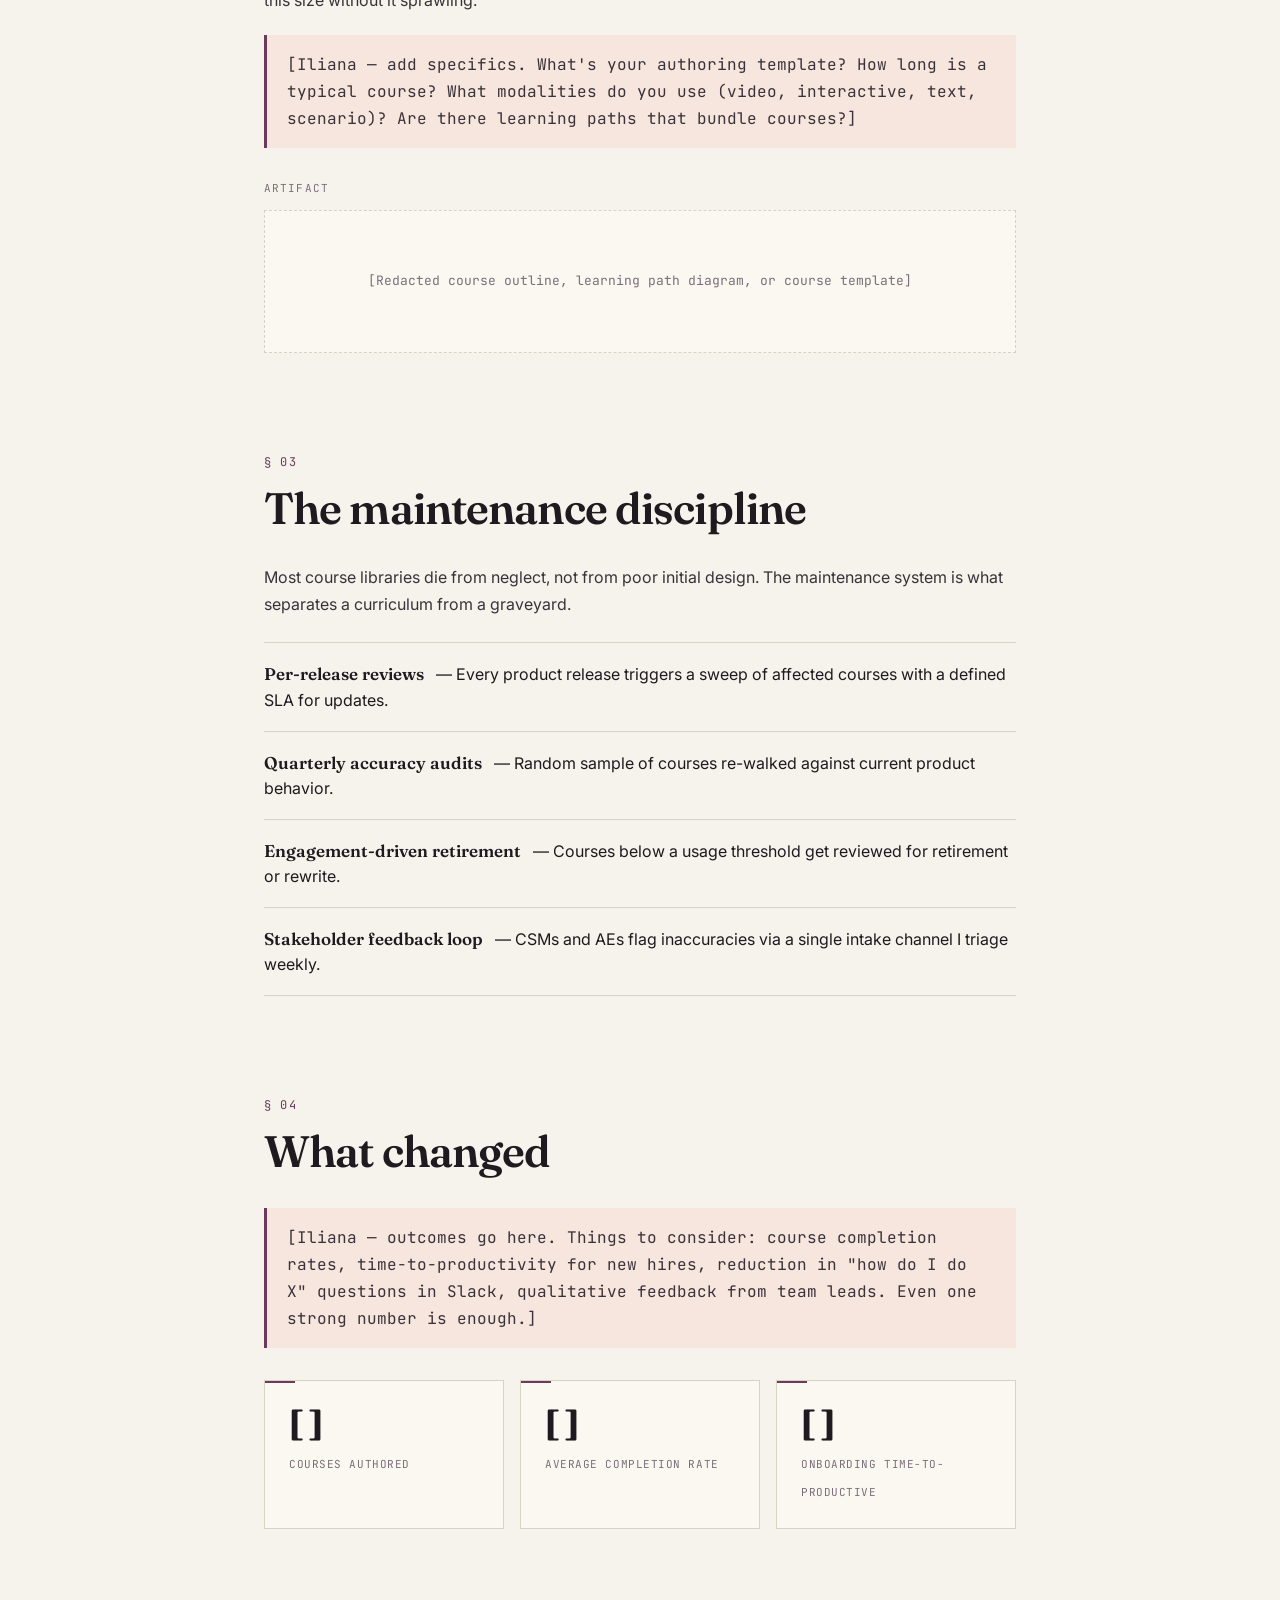
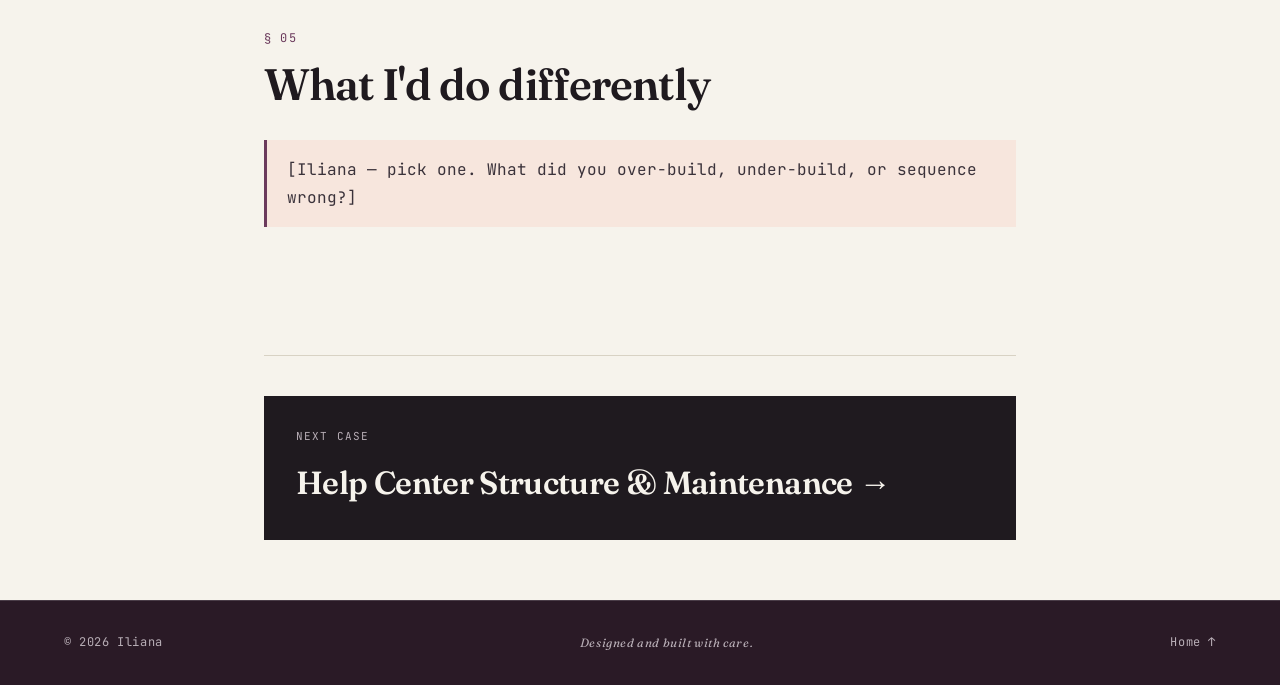
==== commit 8245a4aa: "Add files via upload" ====
--- a/case-courses.html
+++ b/case-courses.html
@@ -21,6 +21,7 @@
     <ul class="nav-links">
       <li><a href="index.html#work">Work</a></li>
       <li><a href="index.html#frameworks">Frameworks</a></li>
+      <li><a href="index.html#earlier">Earlier</a></li>
       <li><a href="index.html#about">About</a></li>
       <li><a href="index.html#contact" class="nav-cta">Contact</a></li>
     </ul>
--- a/styles.css
+++ b/styles.css
@@ -4,20 +4,21 @@
    ========================================================================== */
 
 :root {
-  /* Earthy palette: terracotta accent, deep olive for dark sections, warm cream backgrounds */
-  --ink: #2a241e;          /* deep charcoal-brown, softer than black */
-  --ink-soft: #3d342b;     /* slightly lighter brown for body text */
-  --bone: #f5efe1;         /* warm cream — main background */
-  --bone-soft: #ece4d2;    /* slightly deeper cream */
-  --paper: #faf6ec;        /* lightest cream — for cards */
-  --rule: #4a3f33;         /* dark brown rule for dark sections */
-  --rule-light: #d4c8b3;   /* soft olive-cream rule */
-  --accent: #c8553d;       /* terracotta — the star */
-  --accent-deep: #a83e29;  /* deeper terracotta for hover/text */
-  --olive: #5a5a3d;        /* deep olive — for dark contact section */
-  --olive-deep: #3d3d28;   /* deepest olive */
-  --muted: #7a6f5f;        /* warm muted brown */
-  --muted-light: #b8ad9a;  /* light muted on dark backgrounds */
+  /* Plum + sage + warm off-white palette */
+  --ink: #1f1a1f;          /* near-black with plum warmth */
+  --ink-soft: #3a323a;     /* warm dark for body text */
+  --bone: #f6f3ec;         /* warm off-white background */
+  --bone-soft: #ece8dc;    /* slightly deeper off-white */
+  --paper: #fbf8f1;        /* lightest off-white for cards */
+  --rule: #4a3d48;         /* dark plum-tinted rule for dark sections */
+  --rule-light: #d8d2c4;   /* soft warm rule */
+  --accent: #6b3a5c;       /* deep plum — the star */
+  --accent-deep: #4f2944;  /* darker plum for hover/text */
+  --olive: #8a9b7a;        /* sage green — secondary accent */
+  --olive-deep: #2a1a26;   /* deepest plum for dark sections */
+  --sage-deep: #6b7d5d;    /* deeper sage for accents on dark backgrounds */
+  --muted: #7a6e7a;        /* warm muted plum-grey */
+  --muted-light: #b8aeb6;  /* light muted on dark backgrounds */
 
   --serif: 'Fraunces', 'Times New Roman', serif;
   --sans: 'Inter', system-ui, sans-serif;
@@ -303,13 +304,13 @@
 .strip-block {
   position: relative;
   padding-top: 28px;
-  border-top: 1px solid var(--accent);
+  border-top: 1px solid var(--olive);
 }
 
 .strip-num {
   font-family: var(--mono);
   font-size: 12px;
-  color: var(--accent);
+  color: var(--olive);
   letter-spacing: 0.1em;
   display: block;
   margin-bottom: 16px;
@@ -588,6 +589,184 @@
   font-family: var(--mono);
   font-size: 11px;
   color: var(--muted);
+}
+
+/* ============== EARLIER WORK ============== */
+.earlier {
+  max-width: var(--container);
+  margin: 0 auto;
+  padding: clamp(100px, 12vw, 160px) var(--gutter);
+}
+
+.earlier-arc {
+  margin-bottom: 60px;
+  padding: 32px;
+  background: var(--paper);
+  border: 1px solid var(--rule-light);
+  border-left: 3px solid var(--accent);
+}
+
+.arc-meta {
+  display: flex;
+  align-items: center;
+  gap: 16px;
+  margin-bottom: 28px;
+  flex-wrap: wrap;
+}
+
+.arc-label {
+  font-family: var(--mono);
+  font-size: 12px;
+  letter-spacing: 0.1em;
+  color: var(--accent);
+  font-weight: 500;
+}
+
+.arc-divider {
+  flex: 1;
+  height: 1px;
+  background: var(--rule-light);
+  min-width: 20px;
+  max-width: 60px;
+}
+
+.arc-company {
+  font-family: var(--serif);
+  font-style: italic;
+  font-weight: 600;
+  font-size: 18px;
+  color: var(--ink);
+}
+
+.arc-progression {
+  display: flex;
+  align-items: center;
+  gap: 16px;
+  flex-wrap: wrap;
+}
+
+.arc-step {
+  display: flex;
+  flex-direction: column;
+  gap: 4px;
+  padding: 12px 18px;
+  background: var(--bone);
+  border: 1px solid var(--rule-light);
+  flex: 1;
+  min-width: 180px;
+}
+
+.arc-step-current {
+  background: var(--olive-deep);
+  color: var(--bone);
+  border-color: var(--olive-deep);
+}
+
+.arc-year {
+  font-family: var(--mono);
+  font-size: 11px;
+  letter-spacing: 0.08em;
+  color: var(--muted);
+}
+
+.arc-step-current .arc-year {
+  color: var(--accent);
+}
+
+.arc-role {
+  font-family: var(--serif);
+  font-weight: 600;
+  font-size: 17px;
+  letter-spacing: -0.01em;
+}
+
+.arc-scope {
+  font-family: var(--mono);
+  font-size: 11px;
+  color: var(--muted-light);
+  margin-top: 4px;
+}
+
+.arc-arrow {
+  font-family: var(--serif);
+  font-size: 20px;
+  color: var(--accent);
+  font-weight: 600;
+}
+
+.earlier-grid {
+  display: grid;
+  grid-template-columns: repeat(2, 1fr);
+  gap: 24px;
+}
+
+.earlier-card {
+  background: var(--paper);
+  border: 1px solid var(--rule-light);
+  padding: 32px;
+  position: relative;
+  transition: all 0.3s cubic-bezier(0.2, 0.8, 0.2, 1);
+}
+
+.earlier-card:hover {
+  border-color: var(--accent);
+  transform: translate(-2px, -2px);
+  box-shadow: 4px 4px 0 var(--rule-light);
+}
+
+.earlier-card-feature {
+  grid-column: 1 / -1;
+  background: var(--bone);
+  border: 2px solid var(--accent);
+  position: relative;
+}
+
+.earlier-card-feature::before {
+  content: '★';
+  position: absolute;
+  top: 24px;
+  right: 24px;
+  color: var(--accent);
+  font-size: 20px;
+}
+
+.earlier-num {
+  font-family: var(--mono);
+  font-size: 11px;
+  letter-spacing: 0.1em;
+  color: var(--accent-deep);
+  display: block;
+  margin-bottom: 14px;
+}
+
+.earlier-card h3 {
+  font-family: var(--serif);
+  font-weight: 600;
+  font-size: clamp(22px, 2vw, 28px);
+  line-height: 1.15;
+  letter-spacing: -0.02em;
+  margin-bottom: 16px;
+  color: var(--ink);
+}
+
+.earlier-card p {
+  font-size: 15px;
+  line-height: 1.65;
+  color: var(--ink-soft);
+  margin-bottom: 16px;
+}
+
+.earlier-card p:last-child {
+  margin-bottom: 0;
+}
+
+.earlier-coda {
+  font-style: italic;
+  color: var(--muted);
+  font-size: 14px !important;
+  padding-top: 16px;
+  border-top: 1px solid var(--rule-light);
+  margin-top: 8px;
 }
 
 /* ============== ABOUT ============== */
